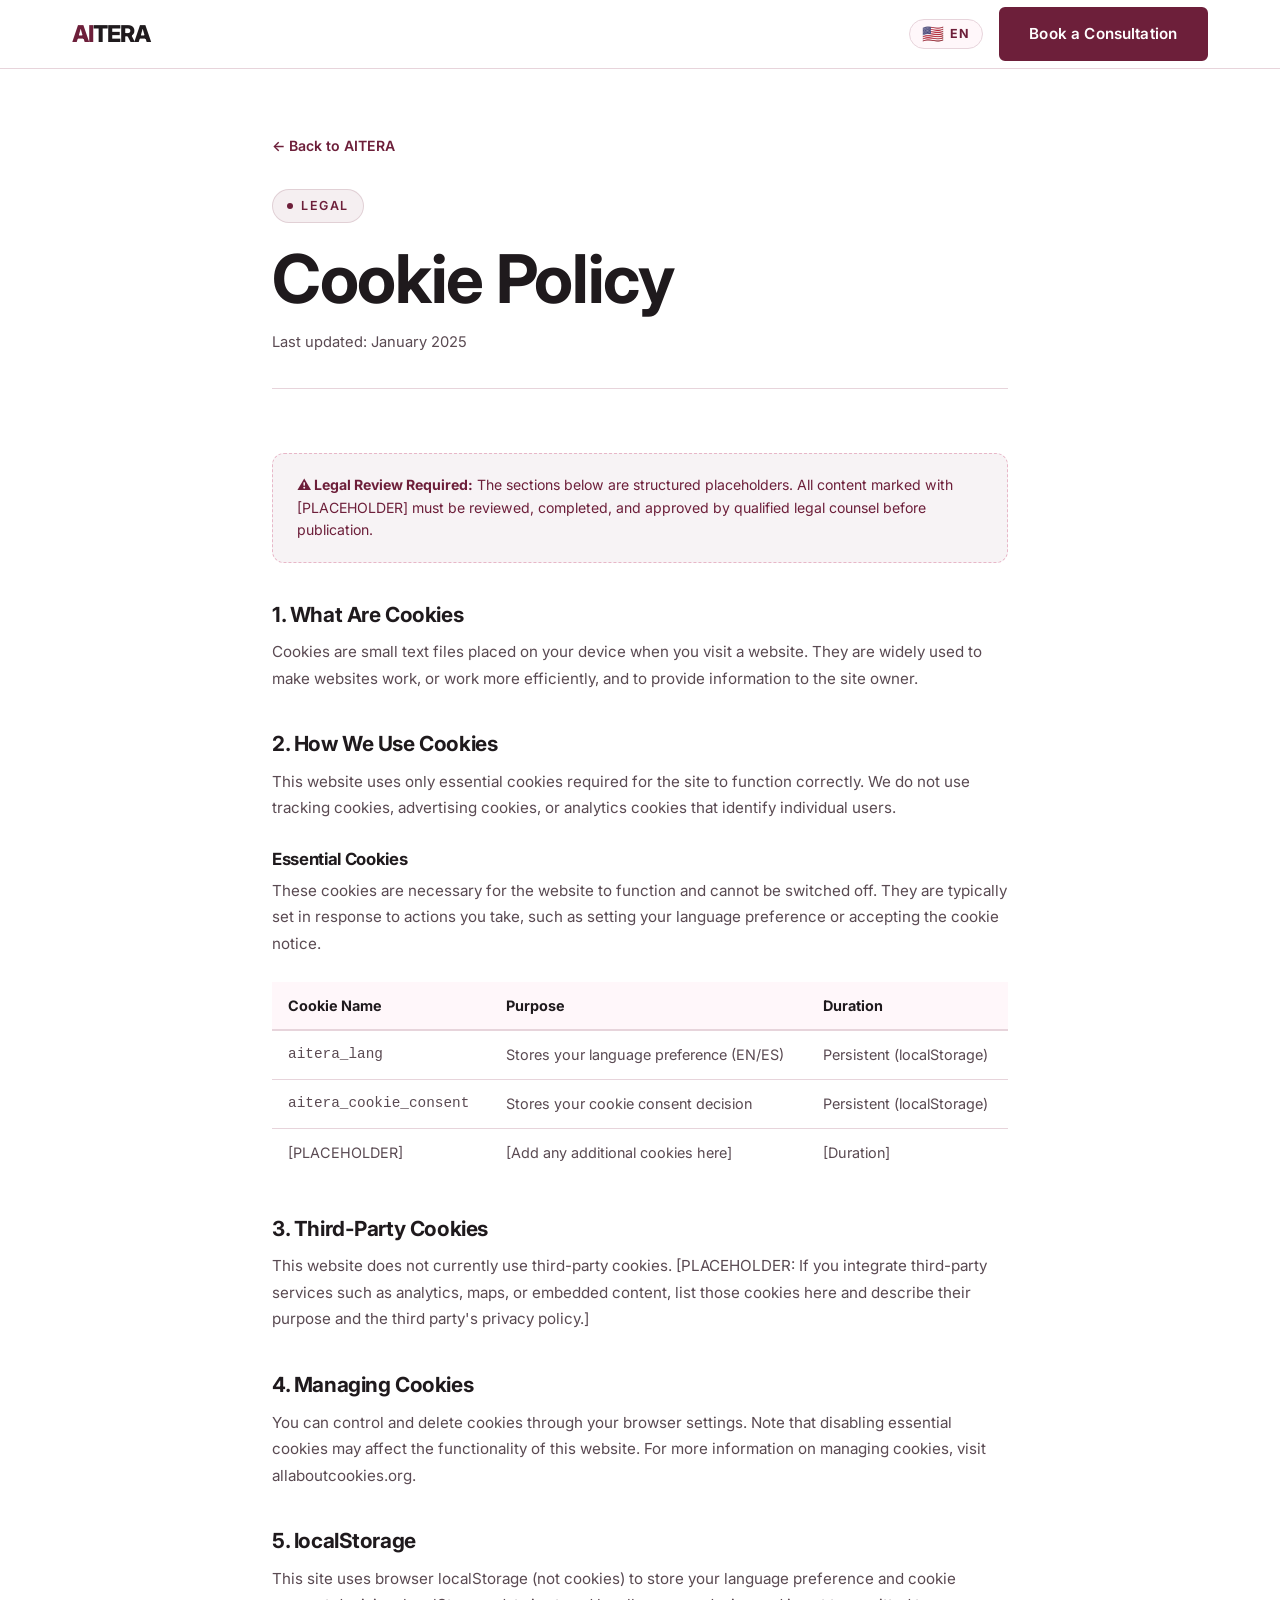
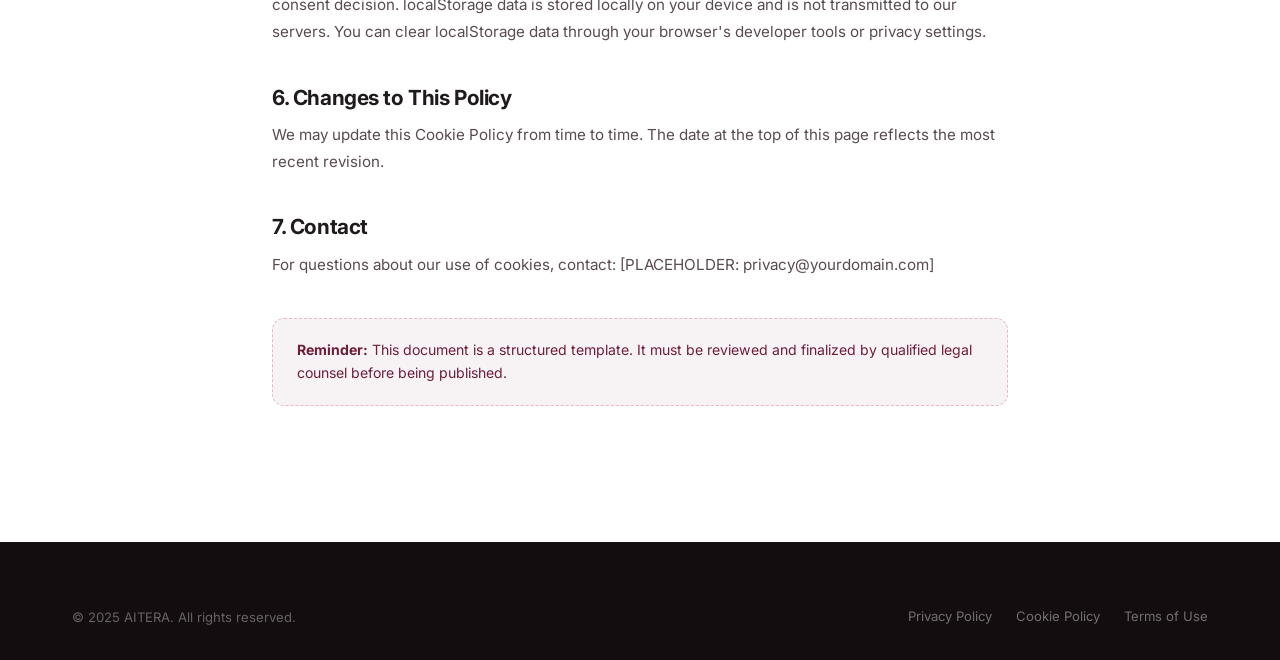
==== cookie-policy.html @ 2ffac3e7 "Move site files to repo root for GitHub Pages" ====
<!DOCTYPE html>
<html lang="en" dir="ltr">
<head>
  <meta charset="UTF-8" />
  <meta name="viewport" content="width=device-width, initial-scale=1.0" />
  <title>Cookie Policy — AITERA</title>
  <meta name="description" content="AITERA Cookie Policy — how we use cookies on this website." />
  <meta name="robots" content="noindex, follow" />
  <link rel="canonical" href="https://yourdomain.com/cookie-policy.html" />
  <link rel="preconnect" href="https://fonts.googleapis.com" />
  <link rel="preconnect" href="https://fonts.gstatic.com" crossorigin />
  <link href="https://fonts.googleapis.com/css2?family=Inter:wght@400;500;600;700;800&display=swap" rel="stylesheet" />
  <link rel="stylesheet" href="styles.css" />
</head>
<body>

<!-- Header -->
<header id="site-header" role="banner">
  <div class="container">
    <div class="header-inner">
      <a href="index.html" class="wordmark" aria-label="AITERA — Home">AI<span>TERA</span></a>
      <div class="header-right">
        <button class="lang-switcher" id="lang-toggle" aria-label="Switch language">
          <span class="lang-flag" id="lang-flag" aria-hidden="true">🇺🇸</span>
          <span class="lang-code" id="lang-code">EN</span>
        </button>
        <a href="index.html#contact" class="btn btn-primary" data-i18n="nav.cta">Book a Consultation</a>
      </div>
      <button class="menu-toggle" id="menu-toggle" aria-label="Open menu" aria-expanded="false" aria-controls="mobile-nav">
        <span></span><span></span><span></span>
      </button>
    </div>
  </div>
  <nav class="mobile-nav" id="mobile-nav" aria-label="Mobile navigation">
    <a href="index.html#services"    data-i18n="nav.services">Services</a>
    <a href="index.html#how-it-works" data-i18n="nav.how">How It Works</a>
    <a href="index.html#contact"     data-i18n="nav.contact">Contact</a>
    <a href="index.html#contact" class="btn btn-primary" data-i18n="nav.cta">Book a Consultation</a>
  </nav>
</header>

<main id="main-content" class="legal-page">
  <div class="legal-container">

    <a href="index.html" class="back-link">← Back to AITERA</a>

    <div class="legal-header">
      <div class="section-label" data-i18n="privacy.label">Legal</div>
      <h1 data-i18n="cookie.page.title">Cookie Policy</h1>
      <p data-i18n="privacy.updated">Last updated: January 2025</p>
    </div>

    <div class="legal-body">

      <div class="legal-placeholder">
        <strong>⚠ Legal Review Required:</strong> The sections below are structured placeholders. All content marked with [PLACEHOLDER] must be reviewed, completed, and approved by qualified legal counsel before publication.
      </div>

      <h2>1. What Are Cookies</h2>
      <p>Cookies are small text files placed on your device when you visit a website. They are widely used to make websites work, or work more efficiently, and to provide information to the site owner.</p>

      <h2>2. How We Use Cookies</h2>
      <p>This website uses only essential cookies required for the site to function correctly. We do not use tracking cookies, advertising cookies, or analytics cookies that identify individual users.</p>

      <h3>Essential Cookies</h3>
      <p>These cookies are necessary for the website to function and cannot be switched off. They are typically set in response to actions you take, such as setting your language preference or accepting the cookie notice.</p>

      <table style="width:100%;border-collapse:collapse;margin:1.5rem 0;font-size:0.9rem;">
        <thead>
          <tr style="background:var(--blush-bg);border-bottom:2px solid var(--border);">
            <th style="padding:0.75rem 1rem;text-align:left;color:var(--graphite);">Cookie Name</th>
            <th style="padding:0.75rem 1rem;text-align:left;color:var(--graphite);">Purpose</th>
            <th style="padding:0.75rem 1rem;text-align:left;color:var(--graphite);">Duration</th>
          </tr>
        </thead>
        <tbody>
          <tr style="border-bottom:1px solid var(--border);">
            <td style="padding:0.75rem 1rem;color:var(--muted);font-family:monospace;">aitera_lang</td>
            <td style="padding:0.75rem 1rem;color:var(--muted);">Stores your language preference (EN/ES)</td>
            <td style="padding:0.75rem 1rem;color:var(--muted);">Persistent (localStorage)</td>
          </tr>
          <tr style="border-bottom:1px solid var(--border);">
            <td style="padding:0.75rem 1rem;color:var(--muted);font-family:monospace;">aitera_cookie_consent</td>
            <td style="padding:0.75rem 1rem;color:var(--muted);">Stores your cookie consent decision</td>
            <td style="padding:0.75rem 1rem;color:var(--muted);">Persistent (localStorage)</td>
          </tr>
          <tr>
            <td style="padding:0.75rem 1rem;color:var(--muted);">[PLACEHOLDER]</td>
            <td style="padding:0.75rem 1rem;color:var(--muted);">[Add any additional cookies here]</td>
            <td style="padding:0.75rem 1rem;color:var(--muted);">[Duration]</td>
          </tr>
        </tbody>
      </table>

      <h2>3. Third-Party Cookies</h2>
      <p>This website does not currently use third-party cookies. [PLACEHOLDER: If you integrate third-party services such as analytics, maps, or embedded content, list those cookies here and describe their purpose and the third party's privacy policy.]</p>

      <h2>4. Managing Cookies</h2>
      <p>You can control and delete cookies through your browser settings. Note that disabling essential cookies may affect the functionality of this website. For more information on managing cookies, visit <a href="https://www.allaboutcookies.org" target="_blank" rel="noopener noreferrer">allaboutcookies.org</a>.</p>

      <h2>5. localStorage</h2>
      <p>This site uses browser localStorage (not cookies) to store your language preference and cookie consent decision. localStorage data is stored locally on your device and is not transmitted to our servers. You can clear localStorage data through your browser's developer tools or privacy settings.</p>

      <h2>6. Changes to This Policy</h2>
      <p>We may update this Cookie Policy from time to time. The date at the top of this page reflects the most recent revision.</p>

      <h2>7. Contact</h2>
      <p>For questions about our use of cookies, contact: [PLACEHOLDER: privacy@yourdomain.com]</p>

      <div class="legal-placeholder" style="margin-top:2.5rem">
        <strong>Reminder:</strong> This document is a structured template. It must be reviewed and finalized by qualified legal counsel before being published.
      </div>

    </div>
  </div>
</main>

<footer id="site-footer" role="contentinfo" style="padding:var(--space-md) 0;">
  <div class="container">
    <div class="footer-bottom">
      <p data-i18n="footer.copyright">© 2025 AITERA. All rights reserved.</p>
      <div class="footer-legal">
        <a href="privacy-policy.html" data-i18n="footer.privacy">Privacy Policy</a>
        <a href="cookie-policy.html"  data-i18n="footer.cookies">Cookie Policy</a>
        <a href="terms.html"          data-i18n="footer.terms">Terms of Use</a>
      </div>
    </div>
  </div>
</footer>

<script src="script.js"></script>
</body>
</html>
---- styles.css ----
/* ============================================================
   AITERA — Main Stylesheet
   Premium AI Transformation Corporate Website
   ============================================================ */

/* ── CSS Variables ─────────────────────────────────────────── */
:root {
  --bordeaux:       #6D1F3A;
  --wine:           #8A2D52;
  --pink-accent:    #E8B7C8;
  --blush-bg:       #FFF7FA;
  --white:          #FFFFFF;
  --graphite:       #1F1A1D;
  --muted:          #5A4A52;
  --border:         #E7D4DB;
  --shadow-sm:      0 2px 8px rgba(109,31,58,0.07);
  --shadow-md:      0 8px 32px rgba(109,31,58,0.11);
  --shadow-lg:      0 20px 60px rgba(109,31,58,0.13);
  --radius-sm:      6px;
  --radius-md:      12px;
  --radius-lg:      20px;
  --radius-xl:      32px;
  --space-xs:       0.5rem;
  --space-sm:       1rem;
  --space-md:       2rem;
  --space-lg:       4rem;
  --space-xl:       7rem;
  --font-sans:      'Inter', system-ui, -apple-system, BlinkMacSystemFont, 'Segoe UI', sans-serif;
  --font-display:   'Inter', system-ui, sans-serif;
  --transition:     0.25s cubic-bezier(0.4,0,0.2,1);
  --max-width:      1200px;
}

/* ── Reset & Base ──────────────────────────────────────────── */
*, *::before, *::after { box-sizing: border-box; margin: 0; padding: 0; }

html {
  scroll-behavior: smooth;
  font-size: 16px;
  -webkit-text-size-adjust: 100%;
}

body {
  font-family: var(--font-sans);
  background: var(--white);
  color: var(--graphite);
  line-height: 1.65;
  overflow-x: hidden;
}

img, svg { display: block; max-width: 100%; }
a { color: inherit; text-decoration: none; }
ul { list-style: none; }
button { cursor: pointer; font-family: inherit; }
input, textarea, select { font-family: inherit; }

/* ── Typography ────────────────────────────────────────────── */
h1, h2, h3, h4, h5 {
  font-family: var(--font-display);
  font-weight: 700;
  line-height: 1.18;
  letter-spacing: -0.02em;
  color: var(--graphite);
}

h1 { font-size: clamp(2.4rem, 5.5vw, 4.2rem); }
h2 { font-size: clamp(1.8rem, 3.5vw, 2.8rem); }
h3 { font-size: clamp(1.2rem, 2vw, 1.5rem); }
h4 { font-size: 1.1rem; font-weight: 600; }

p { color: var(--muted); font-size: 1.05rem; line-height: 1.75; }

.text-sm  { font-size: 0.875rem; }
.text-xs  { font-size: 0.78rem; }
.text-muted { color: var(--muted); }
.text-center { text-align: center; }

/* ── Layout Utilities ──────────────────────────────────────── */
.container {
  width: 100%;
  max-width: var(--max-width);
  margin: 0 auto;
  padding: 0 var(--space-md);
}

.section {
  padding: var(--space-xl) 0;
}

.section-alt {
  background: var(--blush-bg);
}

.section-dark {
  background: var(--graphite);
  color: var(--white);
}

.section-dark h2,
.section-dark h3,
.section-dark h4 { color: var(--white); }
.section-dark p   { color: rgba(255,255,255,0.72); }

.grid-2 { display: grid; grid-template-columns: repeat(2, 1fr); gap: var(--space-md); }
.grid-3 { display: grid; grid-template-columns: repeat(3, 1fr); gap: var(--space-md); }
.grid-4 { display: grid; grid-template-columns: repeat(4, 1fr); gap: var(--space-md); }

.flex { display: flex; }
.flex-center { display: flex; align-items: center; justify-content: center; }
.flex-between { display: flex; align-items: center; justify-content: space-between; }
.gap-sm { gap: var(--space-sm); }
.gap-md { gap: var(--space-md); }

/* ── Section Label ─────────────────────────────────────────── */
.section-label {
  display: inline-flex;
  align-items: center;
  gap: 0.5rem;
  font-size: 0.78rem;
  font-weight: 600;
  letter-spacing: 0.12em;
  text-transform: uppercase;
  color: var(--bordeaux);
  background: rgba(109,31,58,0.07);
  border: 1px solid rgba(109,31,58,0.15);
  padding: 0.35rem 0.9rem;
  border-radius: 100px;
  margin-bottom: 1.2rem;
}

.section-label::before {
  content: '';
  width: 6px; height: 6px;
  border-radius: 50%;
  background: var(--bordeaux);
  flex-shrink: 0;
}

.section-header {
  max-width: 640px;
  margin-bottom: var(--space-lg);
}

.section-header.centered {
  margin-left: auto;
  margin-right: auto;
  text-align: center;
}

.section-header p {
  margin-top: 1rem;
  font-size: 1.1rem;
}

/* ── Buttons ───────────────────────────────────────────────── */
.btn {
  display: inline-flex;
  align-items: center;
  gap: 0.5rem;
  padding: 0.8rem 1.8rem;
  border-radius: var(--radius-sm);
  font-size: 0.95rem;
  font-weight: 600;
  letter-spacing: 0.01em;
  border: 2px solid transparent;
  transition: all var(--transition);
  white-space: nowrap;
  text-decoration: none;
}

.btn:focus-visible {
  outline: 3px solid var(--pink-accent);
  outline-offset: 3px;
}

.btn-primary {
  background: var(--bordeaux);
  color: var(--white);
  border-color: var(--bordeaux);
}

.btn-primary:hover {
  background: var(--wine);
  border-color: var(--wine);
  transform: translateY(-1px);
  box-shadow: 0 6px 20px rgba(109,31,58,0.28);
}

.btn-outline {
  background: transparent;
  color: var(--bordeaux);
  border-color: var(--bordeaux);
}

.btn-outline:hover {
  background: var(--bordeaux);
  color: var(--white);
  transform: translateY(-1px);
}

.btn-ghost {
  background: transparent;
  color: var(--white);
  border-color: rgba(255,255,255,0.4);
}

.btn-ghost:hover {
  background: rgba(255,255,255,0.1);
  border-color: rgba(255,255,255,0.7);
}

.btn-lg {
  padding: 1rem 2.2rem;
  font-size: 1rem;
  border-radius: var(--radius-md);
}

.btn-arrow::after {
  content: '→';
  transition: transform var(--transition);
}

.btn-arrow:hover::after { transform: translateX(4px); }

/* ── Header / Nav ──────────────────────────────────────────── */
#site-header {
  position: fixed;
  top: 0; left: 0; right: 0;
  z-index: 1000;
  background: rgba(255,255,255,0.92);
  backdrop-filter: blur(16px);
  -webkit-backdrop-filter: blur(16px);
  border-bottom: 1px solid var(--border);
  transition: box-shadow var(--transition);
}

#site-header.scrolled {
  box-shadow: var(--shadow-md);
}

.header-inner {
  display: flex;
  align-items: center;
  justify-content: space-between;
  height: 68px;
  gap: var(--space-md);
}

/* Wordmark */
.wordmark {
  font-size: 1.45rem;
  font-weight: 800;
  letter-spacing: -0.04em;
  color: var(--bordeaux);
  flex-shrink: 0;
}

.wordmark span {
  color: var(--graphite);
}

/* Nav links */
.nav-links {
  display: flex;
  align-items: center;
  gap: 0.25rem;
}

.nav-links a {
  font-size: 0.9rem;
  font-weight: 500;
  color: var(--muted);
  padding: 0.45rem 0.85rem;
  border-radius: var(--radius-sm);
  transition: color var(--transition), background var(--transition);
}

.nav-links a:hover {
  color: var(--bordeaux);
  background: rgba(109,31,58,0.06);
}

/* Header right */
.header-right {
  display: flex;
  align-items: center;
  gap: var(--space-sm);
  flex-shrink: 0;
}

/* Language switcher */
.lang-switcher {
  display: flex;
  align-items: center;
  gap: 0.4rem;
  background: var(--blush-bg);
  border: 1px solid var(--border);
  border-radius: 100px;
  padding: 0.3rem 0.75rem;
  cursor: pointer;
  transition: all var(--transition);
}

.lang-switcher:hover {
  border-color: var(--bordeaux);
  background: rgba(109,31,58,0.05);
}

.lang-flag {
  font-size: 1.1rem;
  line-height: 1;
}

.lang-code {
  font-size: 0.78rem;
  font-weight: 700;
  letter-spacing: 0.06em;
  color: var(--bordeaux);
  text-transform: uppercase;
}

/* Mobile menu toggle */
.menu-toggle {
  display: none;
  flex-direction: column;
  gap: 5px;
  background: none;
  border: none;
  padding: 0.4rem;
  border-radius: var(--radius-sm);
  transition: background var(--transition);
}

.menu-toggle:hover { background: var(--blush-bg); }

.menu-toggle span {
  display: block;
  width: 22px; height: 2px;
  background: var(--graphite);
  border-radius: 2px;
  transition: all var(--transition);
}

.menu-toggle.open span:nth-child(1) { transform: translateY(7px) rotate(45deg); }
.menu-toggle.open span:nth-child(2) { opacity: 0; transform: scaleX(0); }
.menu-toggle.open span:nth-child(3) { transform: translateY(-7px) rotate(-45deg); }

/* Mobile nav */
.mobile-nav {
  display: none;
  flex-direction: column;
  background: var(--white);
  border-top: 1px solid var(--border);
  padding: var(--space-sm) var(--space-md);
  gap: 0.25rem;
}

.mobile-nav.open { display: flex; }

.mobile-nav a {
  font-size: 1rem;
  font-weight: 500;
  color: var(--muted);
  padding: 0.75rem 0.5rem;
  border-bottom: 1px solid var(--border);
  transition: color var(--transition);
}

.mobile-nav a:last-child { border-bottom: none; }
.mobile-nav a:hover { color: var(--bordeaux); }

.mobile-nav .btn {
  margin-top: 0.75rem;
  justify-content: center;
}

/* ── Hero Section ──────────────────────────────────────────── */
#hero {
  padding-top: calc(68px + var(--space-xl));
  padding-bottom: var(--space-xl);
  background: var(--white);
  position: relative;
  overflow: hidden;
}

.hero-bg {
  position: absolute;
  inset: 0;
  pointer-events: none;
  z-index: 0;
}

/* Subtle radial gradient backdrop */
.hero-bg::before {
  content: '';
  position: absolute;
  top: -10%;
  right: -5%;
  width: 65%;
  height: 110%;
  background: radial-gradient(ellipse at 70% 30%, rgba(232,183,200,0.22) 0%, rgba(255,247,250,0.6) 55%, transparent 80%);
}

.hero-bg::after {
  content: '';
  position: absolute;
  bottom: 0; left: 0;
  width: 40%;
  height: 50%;
  background: radial-gradient(ellipse at 20% 80%, rgba(109,31,58,0.05) 0%, transparent 70%);
}

.hero-inner {
  position: relative;
  z-index: 1;
  display: grid;
  grid-template-columns: 1fr 1fr;
  gap: var(--space-lg);
  align-items: center;
}

.hero-content { max-width: 580px; }

.hero-eyebrow {
  display: inline-flex;
  align-items: center;
  gap: 0.5rem;
  font-size: 0.78rem;
  font-weight: 600;
  letter-spacing: 0.12em;
  text-transform: uppercase;
  color: var(--bordeaux);
  margin-bottom: 1.5rem;
}

.hero-eyebrow-dot {
  width: 8px; height: 8px;
  border-radius: 50%;
  background: var(--bordeaux);
  animation: pulse-dot 2.4s ease-in-out infinite;
}

@keyframes pulse-dot {
  0%, 100% { opacity: 1; transform: scale(1); }
  50% { opacity: 0.5; transform: scale(0.7); }
}

.hero-title {
  margin-bottom: 1.5rem;
}

.hero-title .accent {
  color: var(--bordeaux);
  position: relative;
}

.hero-subtitle {
  font-size: 1.15rem;
  color: var(--muted);
  line-height: 1.7;
  margin-bottom: 2.5rem;
  max-width: 480px;
}

.hero-actions {
  display: flex;
  align-items: center;
  gap: var(--space-sm);
  flex-wrap: wrap;
}

.hero-trust {
  margin-top: 3rem;
  display: flex;
  align-items: center;
  gap: 1.5rem;
  flex-wrap: wrap;
}

.hero-trust-item {
  display: flex;
  align-items: center;
  gap: 0.5rem;
  font-size: 0.82rem;
  font-weight: 500;
  color: var(--muted);
}

.hero-trust-icon {
  width: 18px; height: 18px;
  color: var(--bordeaux);
}

/* Hero visual — abstract SVG network */
.hero-visual {
  display: flex;
  align-items: center;
  justify-content: center;
  position: relative;
}

.hero-visual svg {
  width: 100%;
  max-width: 520px;
  height: auto;
  filter: drop-shadow(0 20px 60px rgba(109,31,58,0.12));
}

/* ── Value Proposition ─────────────────────────────────────── */
#value-prop {
  background: var(--graphite);
}

.value-grid {
  display: grid;
  grid-template-columns: repeat(3, 1fr);
  gap: 1px;
  background: rgba(255,255,255,0.08);
  border-radius: var(--radius-lg);
  overflow: hidden;
  margin-top: var(--space-lg);
}

.value-item {
  background: var(--graphite);
  padding: 2.5rem 2rem;
  transition: background var(--transition);
}

.value-item:hover {
  background: rgba(109,31,58,0.25);
}

.value-icon {
  width: 44px; height: 44px;
  background: rgba(109,31,58,0.3);
  border-radius: var(--radius-sm);
  display: flex;
  align-items: center;
  justify-content: center;
  margin-bottom: 1.25rem;
  color: var(--pink-accent);
}

.value-item h4 {
  color: var(--white);
  margin-bottom: 0.6rem;
  font-size: 1.05rem;
}

.value-item p {
  font-size: 0.92rem;
  color: rgba(255,255,255,0.6);
  line-height: 1.65;
}

/* ── Services ──────────────────────────────────────────────── */
#services {
  background: var(--blush-bg);
}

.services-grid {
  display: grid;
  grid-template-columns: repeat(3, 1fr);
  gap: 1.5rem;
  margin-top: var(--space-lg);
}

.service-card {
  background: var(--white);
  border: 1px solid var(--border);
  border-radius: var(--radius-lg);
  padding: 2.2rem 2rem;
  transition: all var(--transition);
  position: relative;
  overflow: hidden;
}

.service-card::before {
  content: '';
  position: absolute;
  top: 0; left: 0; right: 0;
  height: 3px;
  background: linear-gradient(90deg, var(--bordeaux), var(--pink-accent));
  transform: scaleX(0);
  transform-origin: left;
  transition: transform var(--transition);
}

.service-card:hover {
  border-color: var(--pink-accent);
  box-shadow: var(--shadow-lg);
  transform: translateY(-4px);
}

.service-card:hover::before { transform: scaleX(1); }

.service-icon {
  width: 48px; height: 48px;
  background: rgba(109,31,58,0.08);
  border-radius: var(--radius-md);
  display: flex;
  align-items: center;
  justify-content: center;
  margin-bottom: 1.4rem;
  color: var(--bordeaux);
  transition: background var(--transition);
}

.service-card:hover .service-icon {
  background: rgba(109,31,58,0.14);
}

.service-card h3 {
  font-size: 1.1rem;
  margin-bottom: 0.75rem;
  color: var(--graphite);
}

.service-card p {
  font-size: 0.92rem;
  line-height: 1.7;
  margin-bottom: 1.25rem;
}

.service-benefit {
  display: inline-flex;
  align-items: center;
  gap: 0.4rem;
  font-size: 0.8rem;
  font-weight: 600;
  color: var(--bordeaux);
  background: rgba(109,31,58,0.07);
  padding: 0.3rem 0.75rem;
  border-radius: 100px;
}

/* Last service card spans 2 cols on 3-col grid */
.services-grid .service-card:last-child {
  grid-column: span 1;
}

/* ── How It Works ──────────────────────────────────────────── */
#how-it-works {
  background: var(--white);
}

.steps-grid {
  display: grid;
  grid-template-columns: repeat(4, 1fr);
  gap: 1.5rem;
  margin-top: var(--space-lg);
  position: relative;
}

/* Connector line between steps */
.steps-grid::before {
  content: '';
  position: absolute;
  top: 2.5rem;
  left: calc(12.5% + 1.5rem);
  right: calc(12.5% + 1.5rem);
  height: 1px;
  background: linear-gradient(90deg, var(--bordeaux), var(--pink-accent), var(--bordeaux));
  opacity: 0.25;
  z-index: 0;
}

.step-card {
  position: relative;
  z-index: 1;
  text-align: center;
  padding: 2rem 1.5rem;
}

.step-number {
  width: 52px; height: 52px;
  border-radius: 50%;
  background: var(--bordeaux);
  color: var(--white);
  font-size: 1.1rem;
  font-weight: 700;
  display: flex;
  align-items: center;
  justify-content: center;
  margin: 0 auto 1.5rem;
  box-shadow: 0 4px 16px rgba(109,31,58,0.3);
  position: relative;
}

.step-number::after {
  content: '';
  position: absolute;
  inset: -4px;
  border-radius: 50%;
  border: 1px solid rgba(109,31,58,0.2);
}

.step-card h3 {
  font-size: 1.05rem;
  margin-bottom: 0.6rem;
}

.step-card p {
  font-size: 0.9rem;
  line-height: 1.65;
}

/* ── Industries ────────────────────────────────────────────── */
#industries {
  background: var(--blush-bg);
}

.industries-grid {
  display: grid;
  grid-template-columns: repeat(4, 1fr);
  gap: 1rem;
  margin-top: var(--space-lg);
}

.industry-card {
  background: var(--white);
  border: 1px solid var(--border);
  border-radius: var(--radius-md);
  padding: 1.75rem 1.5rem;
  display: flex;
  align-items: flex-start;
  gap: 1rem;
  transition: all var(--transition);
}

.industry-card:hover {
  border-color: var(--pink-accent);
  box-shadow: var(--shadow-sm);
  transform: translateY(-2px);
}

.industry-icon {
  width: 40px; height: 40px;
  background: rgba(109,31,58,0.07);
  border-radius: var(--radius-sm);
  display: flex;
  align-items: center;
  justify-content: center;
  color: var(--bordeaux);
  flex-shrink: 0;
}

.industry-card h4 {
  font-size: 0.95rem;
  margin-bottom: 0.3rem;
}

.industry-card p {
  font-size: 0.83rem;
  line-height: 1.55;
}

/* ── Why AITERA ────────────────────────────────────────────── */
#why-aitera {
  background: var(--white);
}

.why-inner {
  display: grid;
  grid-template-columns: 1fr 1fr;
  gap: var(--space-lg);
  align-items: center;
}

.why-visual {
  position: relative;
}

.why-visual svg {
  width: 100%;
  max-width: 480px;
}

.differentiators {
  display: flex;
  flex-direction: column;
  gap: 1.25rem;
  margin-top: var(--space-md);
}

.diff-item {
  display: flex;
  align-items: flex-start;
  gap: 1rem;
  padding: 1.25rem 1.5rem;
  background: var(--blush-bg);
  border: 1px solid var(--border);
  border-radius: var(--radius-md);
  transition: all var(--transition);
}

.diff-item:hover {
  border-color: var(--pink-accent);
  box-shadow: var(--shadow-sm);
}

.diff-check {
  width: 28px; height: 28px;
  background: var(--bordeaux);
  border-radius: 50%;
  display: flex;
  align-items: center;
  justify-content: center;
  flex-shrink: 0;
  margin-top: 0.1rem;
}

.diff-check svg {
  width: 14px; height: 14px;
  color: var(--white);
}

.diff-item h4 { font-size: 0.95rem; margin-bottom: 0.25rem; }
.diff-item p  { font-size: 0.87rem; line-height: 1.6; }

/* ── Security & Privacy ────────────────────────────────────── */
#security {
  background: var(--graphite);
}

.security-grid {
  display: grid;
  grid-template-columns: repeat(3, 1fr);
  gap: 1.5rem;
  margin-top: var(--space-lg);
}

.security-card {
  background: rgba(255,255,255,0.04);
  border: 1px solid rgba(255,255,255,0.08);
  border-radius: var(--radius-md);
  padding: 2rem 1.75rem;
  transition: all var(--transition);
}

.security-card:hover {
  background: rgba(109,31,58,0.2);
  border-color: rgba(232,183,200,0.25);
}

.security-icon {
  width: 44px; height: 44px;
  background: rgba(109,31,58,0.35);
  border-radius: var(--radius-sm);
  display: flex;
  align-items: center;
  justify-content: center;
  margin-bottom: 1.25rem;
  color: var(--pink-accent);
}

.security-card h4 {
  color: var(--white);
  font-size: 1rem;
  margin-bottom: 0.5rem;
}

.security-card p {
  font-size: 0.88rem;
  color: rgba(255,255,255,0.58);
  line-height: 1.65;
}

.security-disclaimer {
  margin-top: var(--space-md);
  padding: 1.25rem 1.75rem;
  background: rgba(255,255,255,0.04);
  border: 1px solid rgba(255,255,255,0.1);
  border-radius: var(--radius-md);
  font-size: 0.85rem;
  color: rgba(255,255,255,0.5);
  text-align: center;
  line-height: 1.6;
}

/* ── About ─────────────────────────────────────────────────── */
#about {
  background: var(--blush-bg);
}

.about-inner {
  display: grid;
  grid-template-columns: 1fr 1fr;
  gap: var(--space-lg);
  align-items: center;
}

.about-stats {
  display: grid;
  grid-template-columns: 1fr 1fr;
  gap: 1rem;
  margin-top: var(--space-md);
}

.stat-card {
  background: var(--white);
  border: 1px solid var(--border);
  border-radius: var(--radius-md);
  padding: 1.5rem;
  text-align: center;
}

.stat-number {
  font-size: 2rem;
  font-weight: 800;
  color: var(--bordeaux);
  letter-spacing: -0.03em;
  line-height: 1;
  margin-bottom: 0.4rem;
}

.stat-label {
  font-size: 0.82rem;
  color: var(--muted);
  font-weight: 500;
}

/* ── Contact ───────────────────────────────────────────────── */
#contact {
  background: var(--white);
}

.contact-inner {
  display: grid;
  grid-template-columns: 1fr 1.4fr;
  gap: var(--space-lg);
  align-items: start;
}

.contact-info h2 { margin-bottom: 1rem; }
.contact-info p  { margin-bottom: 2rem; }

.contact-detail {
  display: flex;
  align-items: center;
  gap: 0.75rem;
  font-size: 0.92rem;
  color: var(--muted);
  margin-bottom: 0.75rem;
}

.contact-detail svg {
  width: 18px; height: 18px;
  color: var(--bordeaux);
  flex-shrink: 0;
}

/* Form */
.contact-form {
  background: var(--blush-bg);
  border: 1px solid var(--border);
  border-radius: var(--radius-xl);
  padding: 2.5rem;
}

.form-row {
  display: grid;
  grid-template-columns: 1fr 1fr;
  gap: 1rem;
}

.form-group {
  display: flex;
  flex-direction: column;
  gap: 0.4rem;
  margin-bottom: 1.25rem;
}

.form-group label {
  font-size: 0.85rem;
  font-weight: 600;
  color: var(--graphite);
}

.form-group input,
.form-group textarea,
.form-group select {
  padding: 0.75rem 1rem;
  border: 1.5px solid var(--border);
  border-radius: var(--radius-sm);
  background: var(--white);
  color: var(--graphite);
  font-size: 0.95rem;
  transition: border-color var(--transition), box-shadow var(--transition);
  width: 100%;
}

.form-group input:focus,
.form-group textarea:focus {
  outline: none;
  border-color: var(--bordeaux);
  box-shadow: 0 0 0 3px rgba(109,31,58,0.1);
}

.form-group textarea {
  resize: vertical;
  min-height: 120px;
}

.form-consent {
  display: flex;
  align-items: flex-start;
  gap: 0.75rem;
  margin-bottom: 1.5rem;
}

.form-consent input[type="checkbox"] {
  width: 18px; height: 18px;
  margin-top: 0.15rem;
  accent-color: var(--bordeaux);
  flex-shrink: 0;
  cursor: pointer;
}

.form-consent label {
  font-size: 0.83rem;
  color: var(--muted);
  line-height: 1.55;
  cursor: pointer;
}

.form-consent a {
  color: var(--bordeaux);
  text-decoration: underline;
  text-underline-offset: 2px;
}

.form-privacy-note {
  font-size: 0.78rem;
  color: var(--muted);
  margin-top: 1rem;
  padding-top: 1rem;
  border-top: 1px solid var(--border);
  line-height: 1.55;
}

/* CAPTCHA placeholder */
.captcha-placeholder {
  background: var(--white);
  border: 1.5px dashed var(--border);
  border-radius: var(--radius-sm);
  padding: 1rem;
  text-align: center;
  font-size: 0.82rem;
  color: var(--muted);
  margin-bottom: 1.25rem;
}

/* ── CTA Banner ────────────────────────────────────────────── */
#cta-banner {
  background: linear-gradient(135deg, var(--bordeaux) 0%, #4A1228 100%);
  padding: var(--space-lg) 0;
  position: relative;
  overflow: hidden;
}

#cta-banner::before {
  content: '';
  position: absolute;
  top: -50%; right: -10%;
  width: 60%;
  height: 200%;
  background: radial-gradient(ellipse, rgba(232,183,200,0.12) 0%, transparent 65%);
  pointer-events: none;
}

.cta-banner-inner {
  position: relative;
  z-index: 1;
  text-align: center;
  max-width: 680px;
  margin: 0 auto;
}

.cta-banner-inner h2 {
  color: var(--white);
  margin-bottom: 1rem;
}

.cta-banner-inner p {
  color: rgba(255,255,255,0.75);
  font-size: 1.1rem;
  margin-bottom: 2rem;
}

.cta-actions {
  display: flex;
  align-items: center;
  justify-content: center;
  gap: var(--space-sm);
  flex-wrap: wrap;
}

/* ── Footer ────────────────────────────────────────────────── */
#site-footer {
  background: #140D10;
  color: rgba(255,255,255,0.65);
  padding: var(--space-lg) 0 var(--space-md);
}

.footer-top {
  display: grid;
  grid-template-columns: 1.5fr 1fr 1fr 1fr;
  gap: var(--space-md);
  padding-bottom: var(--space-md);
  border-bottom: 1px solid rgba(255,255,255,0.08);
}

.footer-brand .wordmark {
  color: var(--pink-accent);
  margin-bottom: 1rem;
  display: block;
}

.footer-brand .wordmark span { color: rgba(255,255,255,0.7); }

.footer-brand p {
  font-size: 0.88rem;
  color: rgba(255,255,255,0.5);
  line-height: 1.65;
  max-width: 260px;
}

.footer-col h5 {
  font-size: 0.8rem;
  font-weight: 700;
  letter-spacing: 0.1em;
  text-transform: uppercase;
  color: rgba(255,255,255,0.4);
  margin-bottom: 1rem;
}

.footer-col ul { display: flex; flex-direction: column; gap: 0.5rem; }

.footer-col a {
  font-size: 0.88rem;
  color: rgba(255,255,255,0.55);
  transition: color var(--transition);
}

.footer-col a:hover { color: var(--pink-accent); }

.footer-bottom {
  display: flex;
  align-items: center;
  justify-content: space-between;
  padding-top: var(--space-md);
  flex-wrap: wrap;
  gap: 1rem;
}

.footer-bottom p {
  font-size: 0.82rem;
  color: rgba(255,255,255,0.35);
}

.footer-legal {
  display: flex;
  gap: 1.5rem;
}

.footer-legal a {
  font-size: 0.82rem;
  color: rgba(255,255,255,0.4);
  transition: color var(--transition);
}

.footer-legal a:hover { color: var(--pink-accent); }

/* ── Cookie Banner ─────────────────────────────────────────── */
#cookie-banner {
  position: fixed;
  bottom: 1.5rem;
  left: 50%;
  transform: translateX(-50%);
  z-index: 2000;
  width: calc(100% - 3rem);
  max-width: 780px;
  background: var(--graphite);
  border: 1px solid rgba(255,255,255,0.1);
  border-radius: var(--radius-lg);
  padding: 1.5rem 2rem;
  display: flex;
  align-items: center;
  justify-content: space-between;
  gap: 1.5rem;
  box-shadow: var(--shadow-lg);
  transition: opacity 0.4s ease, transform 0.4s ease;
}

#cookie-banner.hidden {
  opacity: 0;
  transform: translateX(-50%) translateY(20px);
  pointer-events: none;
}

.cookie-text {
  font-size: 0.88rem;
  color: rgba(255,255,255,0.7);
  line-height: 1.55;
  flex: 1;
}

.cookie-text a {
  color: var(--pink-accent);
  text-decoration: underline;
  text-underline-offset: 2px;
}

.cookie-actions {
  display: flex;
  gap: 0.75rem;
  flex-shrink: 0;
  flex-wrap: wrap;
}

.btn-cookie-accept {
  background: var(--bordeaux);
  color: var(--white);
  border: none;
  padding: 0.6rem 1.4rem;
  border-radius: var(--radius-sm);
  font-size: 0.88rem;
  font-weight: 600;
  cursor: pointer;
  transition: background var(--transition);
}

.btn-cookie-accept:hover { background: var(--wine); }

.btn-cookie-decline {
  background: transparent;
  color: rgba(255,255,255,0.55);
  border: 1px solid rgba(255,255,255,0.2);
  padding: 0.6rem 1.2rem;
  border-radius: var(--radius-sm);
  font-size: 0.88rem;
  font-weight: 500;
  cursor: pointer;
  transition: all var(--transition);
}

.btn-cookie-decline:hover {
  color: var(--white);
  border-color: rgba(255,255,255,0.4);
}

/* ── Scroll Reveal ─────────────────────────────────────────── */
.reveal {
  opacity: 0;
  transform: translateY(24px);
  transition: opacity 0.6s ease, transform 0.6s ease;
}

.reveal.visible {
  opacity: 1;
  transform: translateY(0);
}

/* Respect reduced motion */
@media (prefers-reduced-motion: reduce) {
  .reveal {
    opacity: 1;
    transform: none;
    transition: none;
  }
  .hero-eyebrow-dot { animation: none; }
  .btn:hover { transform: none; }
  .service-card:hover { transform: none; }
  .industry-card:hover { transform: none; }
  .diff-item:hover { transform: none; }
}

/* ── Legal Pages ───────────────────────────────────────────── */
.legal-page {
  padding-top: calc(68px + var(--space-lg));
  padding-bottom: var(--space-xl);
  min-height: 100vh;
}

.legal-container {
  max-width: 800px;
  margin: 0 auto;
  padding: 0 var(--space-md);
}

.legal-header {
  margin-bottom: var(--space-lg);
  padding-bottom: var(--space-md);
  border-bottom: 1px solid var(--border);
}

.legal-header .section-label { margin-bottom: 1rem; }
.legal-header h1 { margin-bottom: 0.75rem; }
.legal-header p  { font-size: 0.92rem; }

.legal-body h2 {
  font-size: 1.3rem;
  margin-top: 2.5rem;
  margin-bottom: 0.75rem;
  color: var(--graphite);
}

.legal-body h3 {
  font-size: 1.05rem;
  margin-top: 1.75rem;
  margin-bottom: 0.5rem;
}

.legal-body p {
  margin-bottom: 1rem;
  font-size: 0.95rem;
}

.legal-body ul {
  list-style: disc;
  padding-left: 1.5rem;
  margin-bottom: 1rem;
}

.legal-body ul li {
  font-size: 0.95rem;
  color: var(--muted);
  margin-bottom: 0.4rem;
  line-height: 1.65;
}

.legal-placeholder {
  background: rgba(109,31,58,0.05);
  border: 1.5px dashed var(--pink-accent);
  border-radius: var(--radius-md);
  padding: 1.25rem 1.5rem;
  margin: 1.5rem 0;
  font-size: 0.88rem;
  color: var(--bordeaux);
  line-height: 1.6;
}

.legal-placeholder strong { font-weight: 700; }

.back-link {
  display: inline-flex;
  align-items: center;
  gap: 0.5rem;
  font-size: 0.88rem;
  font-weight: 600;
  color: var(--bordeaux);
  margin-bottom: 2rem;
  transition: gap var(--transition);
}

.back-link:hover { gap: 0.75rem; }

/* ── Responsive ────────────────────────────────────────────── */
@media (max-width: 1100px) {
  .footer-top {
    grid-template-columns: 1fr 1fr;
    gap: var(--space-md);
  }
  .industries-grid { grid-template-columns: repeat(3, 1fr); }
}

@media (max-width: 900px) {
  :root { --space-xl: 5rem; }

  .nav-links { display: none; }
  .header-right .btn { display: none; }
  .menu-toggle { display: flex; }

  .hero-inner {
    grid-template-columns: 1fr;
    text-align: center;
  }
  .hero-content { max-width: 100%; }
  .hero-subtitle { max-width: 100%; }
  .hero-actions { justify-content: center; }
  .hero-trust { justify-content: center; }
  .hero-visual { display: none; }

  .value-grid { grid-template-columns: 1fr; }
  .services-grid { grid-template-columns: 1fr 1fr; }
  .steps-grid {
    grid-template-columns: 1fr 1fr;
  }
  .steps-grid::before { display: none; }
  .industries-grid { grid-template-columns: 1fr 1fr; }
  .why-inner { grid-template-columns: 1fr; }
  .why-visual { display: none; }
  .security-grid { grid-template-columns: 1fr 1fr; }
  .about-inner { grid-template-columns: 1fr; }
  .contact-inner { grid-template-columns: 1fr; }
  .form-row { grid-template-columns: 1fr; }
  .footer-top { grid-template-columns: 1fr 1fr; }
}

@media (max-width: 600px) {
  :root {
    --space-xl: 4rem;
    --space-lg: 3rem;
    --space-md: 1.5rem;
  }

  .services-grid { grid-template-columns: 1fr; }
  .steps-grid { grid-template-columns: 1fr; }
  .industries-grid { grid-template-columns: 1fr; }
  .security-grid { grid-template-columns: 1fr; }
  .about-stats { grid-template-columns: 1fr 1fr; }
  .footer-top { grid-template-columns: 1fr; }
  .footer-bottom { flex-direction: column; align-items: flex-start; }
  .footer-legal { flex-wrap: wrap; gap: 1rem; }

  #cookie-banner {
    flex-direction: column;
    align-items: flex-start;
    bottom: 0;
    left: 0;
    right: 0;
    transform: none;
    width: 100%;
    border-radius: var(--radius-lg) var(--radius-lg) 0 0;
  }

  #cookie-banner.hidden {
    transform: translateY(20px);
  }

  .cookie-actions { width: 100%; }
  .btn-cookie-accept,
  .btn-cookie-decline { flex: 1; text-align: center; }

  .contact-form { padding: 1.75rem 1.25rem; }
  .cta-actions { flex-direction: column; align-items: stretch; }
  .cta-actions .btn { justify-content: center; }
}

/* ── Focus Styles ──────────────────────────────────────────── */
:focus-visible {
  outline: 3px solid var(--bordeaux);
  outline-offset: 3px;
  border-radius: 3px;
}

/* ── Divider ───────────────────────────────────────────────── */
.divider {
  height: 1px;
  background: var(--border);
  margin: 0;
}

/* ── Skip Link ─────────────────────────────────────────────── */
.skip-link {
  position: absolute;
  top: -100%;
  left: 1rem;
  background: var(--bordeaux);
  color: var(--white);
  padding: 0.5rem 1rem;
  border-radius: 0 0 var(--radius-sm) var(--radius-sm);
  font-size: 0.88rem;
  font-weight: 600;
  z-index: 9999;
  transition: top 0.2s;
}

.skip-link:focus { top: 0; }
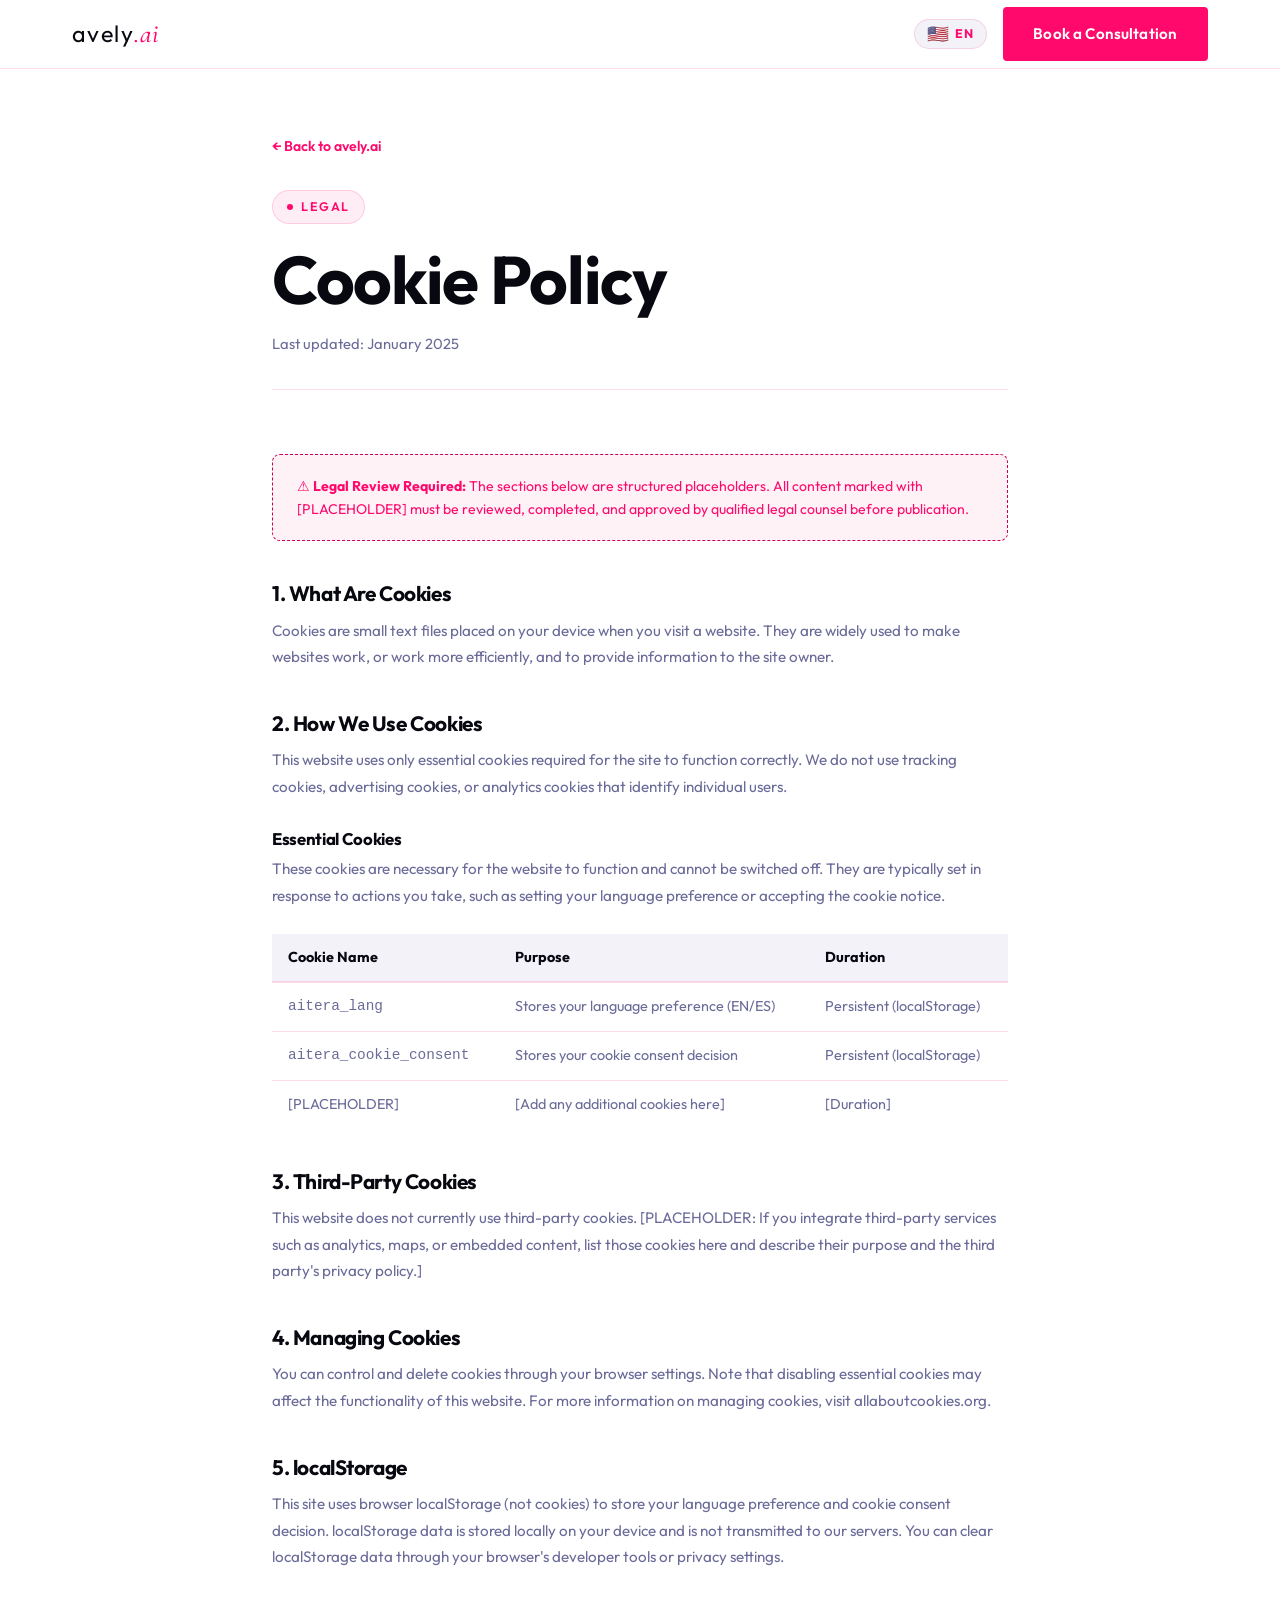
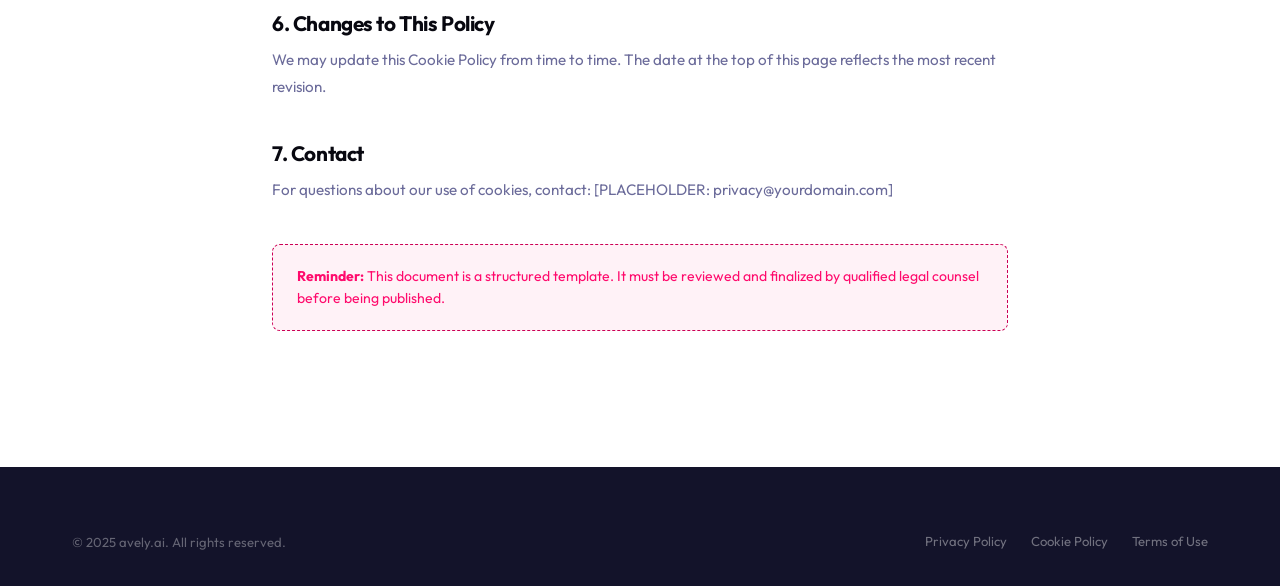
==== commit 9d29bdf5: "Rebrand to avely.ai — apply brand system (fuchsia palette, Outfit + Cormorant Garamond, brand grid)" ====
--- a/cookie-policy.html
+++ b/cookie-policy.html
@@ -3,13 +3,13 @@
 <head>
   <meta charset="UTF-8" />
   <meta name="viewport" content="width=device-width, initial-scale=1.0" />
-  <title>Cookie Policy — AITERA</title>
-  <meta name="description" content="AITERA Cookie Policy — how we use cookies on this website." />
+  <title>Cookie Policy — avely.ai</title>
+  <meta name="description" content="avely.ai Cookie Policy — how we use cookies on this website." />
   <meta name="robots" content="noindex, follow" />
   <link rel="canonical" href="https://yourdomain.com/cookie-policy.html" />
   <link rel="preconnect" href="https://fonts.googleapis.com" />
   <link rel="preconnect" href="https://fonts.gstatic.com" crossorigin />
-  <link href="https://fonts.googleapis.com/css2?family=Inter:wght@400;500;600;700;800&display=swap" rel="stylesheet" />
+  <link href="https://fonts.googleapis.com/css2?family=Outfit:wght@300;400;500&family=Cormorant+Garamond:ital,wght@1,400;1,500;1,600&display=swap" rel="stylesheet" />
   <link rel="stylesheet" href="styles.css" />
 </head>
 <body>
@@ -18,7 +18,7 @@
 <header id="site-header" role="banner">
   <div class="container">
     <div class="header-inner">
-      <a href="index.html" class="wordmark" aria-label="AITERA — Home">AI<span>TERA</span></a>
+      <a href="index.html" class="wordmark" aria-label="avely.ai — Home">avely<span class="wordmark-suffix">.ai</span></a>
       <div class="header-right">
         <button class="lang-switcher" id="lang-toggle" aria-label="Switch language">
           <span class="lang-flag" id="lang-flag" aria-hidden="true">🇺🇸</span>
@@ -42,7 +42,7 @@
 <main id="main-content" class="legal-page">
   <div class="legal-container">
 
-    <a href="index.html" class="back-link">← Back to AITERA</a>
+    <a href="index.html" class="back-link">← Back to avely.ai</a>
 
     <div class="legal-header">
       <div class="section-label" data-i18n="privacy.label">Legal</div>
@@ -118,7 +118,7 @@
 <footer id="site-footer" role="contentinfo" style="padding:var(--space-md) 0;">
   <div class="container">
     <div class="footer-bottom">
-      <p data-i18n="footer.copyright">© 2025 AITERA. All rights reserved.</p>
+      <p data-i18n="footer.copyright">© 2025 avely.ai. All rights reserved.</p>
       <div class="footer-legal">
         <a href="privacy-policy.html" data-i18n="footer.privacy">Privacy Policy</a>
         <a href="cookie-policy.html"  data-i18n="footer.cookies">Cookie Policy</a>
--- a/styles.css
+++ b/styles.css
@@ -1,32 +1,37 @@
 /* ============================================================
-   AITERA — Main Stylesheet
-   Premium AI Transformation Corporate Website
+   avely.ai — Main Stylesheet
+   AI-Powered Digital Transformation
+   Brand: Outfit + Cormorant Garamond · Fuchsia #FF0A6C
    ============================================================ */
 
 /* ── CSS Variables ─────────────────────────────────────────── */
 :root {
-  --bordeaux:       #6D1F3A;
-  --wine:           #8A2D52;
-  --pink-accent:    #E8B7C8;
-  --blush-bg:       #FFF7FA;
+  /* avely.ai brand palette */
+  --bordeaux:       #FF0A6C;   /* brand fuchsia — primary */
+  --wine:           #FF3D8A;   /* fuchsia hover */
+  --pink-accent:    #CC0055;   /* fuchsia deep */
+  --blush-bg:       #F2F2F8;   /* brand light bg */
   --white:          #FFFFFF;
-  --graphite:       #1F1A1D;
-  --muted:          #5A4A52;
-  --border:         #E7D4DB;
-  --shadow-sm:      0 2px 8px rgba(109,31,58,0.07);
-  --shadow-md:      0 8px 32px rgba(109,31,58,0.11);
-  --shadow-lg:      0 20px 60px rgba(109,31,58,0.13);
-  --radius-sm:      6px;
-  --radius-md:      12px;
-  --radius-lg:      20px;
-  --radius-xl:      32px;
+  --graphite:       #080810;   /* brand black */
+  --muted:          #6B6B9A;   /* brand muted purple-grey */
+  --border:         rgba(255,10,108,0.14);
+  --dark:           #0D0D1A;   /* brand dark bg */
+  --dark2:          #13132A;   /* brand dark2 */
+  --shadow-sm:      0 2px 8px rgba(255,10,108,0.07);
+  --shadow-md:      0 8px 32px rgba(255,10,108,0.11);
+  --shadow-lg:      0 20px 60px rgba(255,10,108,0.13);
+  --radius-sm:      4px;
+  --radius-md:      8px;
+  --radius-lg:      16px;
+  --radius-xl:      24px;
   --space-xs:       0.5rem;
   --space-sm:       1rem;
   --space-md:       2rem;
   --space-lg:       4rem;
   --space-xl:       7rem;
-  --font-sans:      'Inter', system-ui, -apple-system, BlinkMacSystemFont, 'Segoe UI', sans-serif;
-  --font-display:   'Inter', system-ui, sans-serif;
+  --font-sans:      'Outfit', system-ui, -apple-system, sans-serif;
+  --font-display:   'Outfit', system-ui, sans-serif;
+  --font-serif:     'Cormorant Garamond', Georgia, serif;
   --transition:     0.25s cubic-bezier(0.4,0,0.2,1);
   --max-width:      1200px;
 }
@@ -92,7 +97,7 @@
 }
 
 .section-dark {
-  background: var(--graphite);
+  background: var(--dark);
   color: var(--white);
 }
 
@@ -121,8 +126,8 @@
   letter-spacing: 0.12em;
   text-transform: uppercase;
   color: var(--bordeaux);
-  background: rgba(109,31,58,0.07);
-  border: 1px solid rgba(109,31,58,0.15);
+  background: rgba(255,10,108,0.07);
+  border: 1px solid rgba(255,10,108,0.15);
   padding: 0.35rem 0.9rem;
   border-radius: 100px;
   margin-bottom: 1.2rem;
@@ -183,7 +188,7 @@
   background: var(--wine);
   border-color: var(--wine);
   transform: translateY(-1px);
-  box-shadow: 0 6px 20px rgba(109,31,58,0.28);
+  box-shadow: 0 6px 20px rgba(255,10,108,0.28);
 }
 
 .btn-outline {
@@ -246,17 +251,28 @@
   gap: var(--space-md);
 }
 
-/* Wordmark */
+/* Wordmark — avely.ai brand style */
 .wordmark {
+  font-family: var(--font-sans);
   font-size: 1.45rem;
-  font-weight: 800;
-  letter-spacing: -0.04em;
-  color: var(--bordeaux);
+  font-weight: 400;
+  letter-spacing: 0.06em;
+  color: var(--graphite);
   flex-shrink: 0;
-}
-
+  display: inline-flex;
+  align-items: baseline;
+  gap: 0;
+}
+
+/* .ai suffix uses Cormorant Garamond italic in brand fuchsia */
+.wordmark-suffix,
 .wordmark span {
-  color: var(--graphite);
+  font-family: var(--font-serif);
+  font-style: italic;
+  font-weight: 500;
+  font-size: 1.12em;
+  letter-spacing: 0.03em;
+  color: var(--bordeaux);
 }
 
 /* Nav links */
@@ -277,7 +293,7 @@
 
 .nav-links a:hover {
   color: var(--bordeaux);
-  background: rgba(109,31,58,0.06);
+  background: rgba(255,10,108,0.06);
 }
 
 /* Header right */
@@ -303,7 +319,7 @@
 
 .lang-switcher:hover {
   border-color: var(--bordeaux);
-  background: rgba(109,31,58,0.05);
+  background: rgba(255,10,108,0.05);
 }
 
 .lang-flag {
@@ -336,7 +352,7 @@
 .menu-toggle span {
   display: block;
   width: 22px; height: 2px;
-  background: var(--graphite);
+  background: var(--dark);
   border-radius: 2px;
   transition: all var(--transition);
 }
@@ -390,24 +406,23 @@
   z-index: 0;
 }
 
-/* Subtle radial gradient backdrop */
+/* avely.ai brand grid pattern */
 .hero-bg::before {
   content: '';
   position: absolute;
-  top: -10%;
-  right: -5%;
-  width: 65%;
-  height: 110%;
-  background: radial-gradient(ellipse at 70% 30%, rgba(232,183,200,0.22) 0%, rgba(255,247,250,0.6) 55%, transparent 80%);
+  inset: 0;
+  background:
+    linear-gradient(rgba(255,10,108,0.04) 1px, transparent 1px) 0 0 / 32px 32px,
+    linear-gradient(90deg, rgba(255,10,108,0.04) 1px, transparent 1px) 0 0 / 32px 32px;
+  pointer-events: none;
 }
 
 .hero-bg::after {
   content: '';
   position: absolute;
-  bottom: 0; left: 0;
-  width: 40%;
-  height: 50%;
-  background: radial-gradient(ellipse at 20% 80%, rgba(109,31,58,0.05) 0%, transparent 70%);
+  top: -10%; right: -5%;
+  width: 55%; height: 110%;
+  background: radial-gradient(ellipse at 70% 30%, rgba(255,10,108,0.07) 0%, transparent 70%);
 }
 
 .hero-inner {
@@ -503,12 +518,12 @@
   width: 100%;
   max-width: 520px;
   height: auto;
-  filter: drop-shadow(0 20px 60px rgba(109,31,58,0.12));
+  filter: drop-shadow(0 20px 60px rgba(255,10,108,0.12));
 }
 
 /* ── Value Proposition ─────────────────────────────────────── */
 #value-prop {
-  background: var(--graphite);
+  background: var(--dark);
 }
 
 .value-grid {
@@ -522,18 +537,18 @@
 }
 
 .value-item {
-  background: var(--graphite);
+  background: var(--dark);
   padding: 2.5rem 2rem;
   transition: background var(--transition);
 }
 
 .value-item:hover {
-  background: rgba(109,31,58,0.25);
+  background: rgba(255,10,108,0.25);
 }
 
 .value-icon {
   width: 44px; height: 44px;
-  background: rgba(109,31,58,0.3);
+  background: rgba(255,10,108,0.3);
   border-radius: var(--radius-sm);
   display: flex;
   align-items: center;
@@ -597,7 +612,7 @@
 
 .service-icon {
   width: 48px; height: 48px;
-  background: rgba(109,31,58,0.08);
+  background: rgba(255,10,108,0.08);
   border-radius: var(--radius-md);
   display: flex;
   align-items: center;
@@ -608,7 +623,7 @@
 }
 
 .service-card:hover .service-icon {
-  background: rgba(109,31,58,0.14);
+  background: rgba(255,10,108,0.14);
 }
 
 .service-card h3 {
@@ -630,7 +645,7 @@
   font-size: 0.8rem;
   font-weight: 600;
   color: var(--bordeaux);
-  background: rgba(109,31,58,0.07);
+  background: rgba(255,10,108,0.07);
   padding: 0.3rem 0.75rem;
   border-radius: 100px;
 }
@@ -684,7 +699,7 @@
   align-items: center;
   justify-content: center;
   margin: 0 auto 1.5rem;
-  box-shadow: 0 4px 16px rgba(109,31,58,0.3);
+  box-shadow: 0 4px 16px rgba(255,10,108,0.3);
   position: relative;
 }
 
@@ -693,7 +708,7 @@
   position: absolute;
   inset: -4px;
   border-radius: 50%;
-  border: 1px solid rgba(109,31,58,0.2);
+  border: 1px solid rgba(255,10,108,0.2);
 }
 
 .step-card h3 {
@@ -737,7 +752,7 @@
 
 .industry-icon {
   width: 40px; height: 40px;
-  background: rgba(109,31,58,0.07);
+  background: rgba(255,10,108,0.07);
   border-radius: var(--radius-sm);
   display: flex;
   align-items: center;
@@ -756,7 +771,7 @@
   line-height: 1.55;
 }
 
-/* ── Why AITERA ────────────────────────────────────────────── */
+/* ── Why avely.ai ────────────────────────────────────────────── */
 #why-aitera {
   background: var(--white);
 }
@@ -821,7 +836,7 @@
 
 /* ── Security & Privacy ────────────────────────────────────── */
 #security {
-  background: var(--graphite);
+  background: var(--dark);
 }
 
 .security-grid {
@@ -840,13 +855,13 @@
 }
 
 .security-card:hover {
-  background: rgba(109,31,58,0.2);
+  background: rgba(255,10,108,0.2);
   border-color: rgba(232,183,200,0.25);
 }
 
 .security-icon {
   width: 44px; height: 44px;
-  background: rgba(109,31,58,0.35);
+  background: rgba(255,10,108,0.35);
   border-radius: var(--radius-sm);
   display: flex;
   align-items: center;
@@ -995,7 +1010,7 @@
 .form-group textarea:focus {
   outline: none;
   border-color: var(--bordeaux);
-  box-shadow: 0 0 0 3px rgba(109,31,58,0.1);
+  box-shadow: 0 0 0 3px rgba(255,10,108,0.1);
 }
 
 .form-group textarea {
@@ -1054,7 +1069,7 @@
 
 /* ── CTA Banner ────────────────────────────────────────────── */
 #cta-banner {
-  background: linear-gradient(135deg, var(--bordeaux) 0%, #4A1228 100%);
+  background: linear-gradient(135deg, #FF0A6C 0%, #CC0055 100%);
   padding: var(--space-lg) 0;
   position: relative;
   overflow: hidden;
@@ -1099,7 +1114,7 @@
 
 /* ── Footer ────────────────────────────────────────────────── */
 #site-footer {
-  background: #140D10;
+  background: var(--dark2);
   color: rgba(255,255,255,0.65);
   padding: var(--space-lg) 0 var(--space-md);
 }
@@ -1113,12 +1128,15 @@
 }
 
 .footer-brand .wordmark {
-  color: var(--pink-accent);
+  color: var(--graphite);
   margin-bottom: 1rem;
   display: block;
 }
 
-.footer-brand .wordmark span { color: rgba(255,255,255,0.7); }
+.footer-brand .wordmark .wordmark-suffix,
+.footer-brand .wordmark span {
+  color: var(--bordeaux);
+}
 
 .footer-brand p {
   font-size: 0.88rem;
@@ -1182,7 +1200,7 @@
   z-index: 2000;
   width: calc(100% - 3rem);
   max-width: 780px;
-  background: var(--graphite);
+  background: var(--dark);
   border: 1px solid rgba(255,255,255,0.1);
   border-radius: var(--radius-lg);
   padding: 1.5rem 2rem;
@@ -1332,7 +1350,7 @@
 }
 
 .legal-placeholder {
-  background: rgba(109,31,58,0.05);
+  background: rgba(255,10,108,0.05);
   border: 1.5px dashed var(--pink-accent);
   border-radius: var(--radius-md);
   padding: 1.25rem 1.5rem;
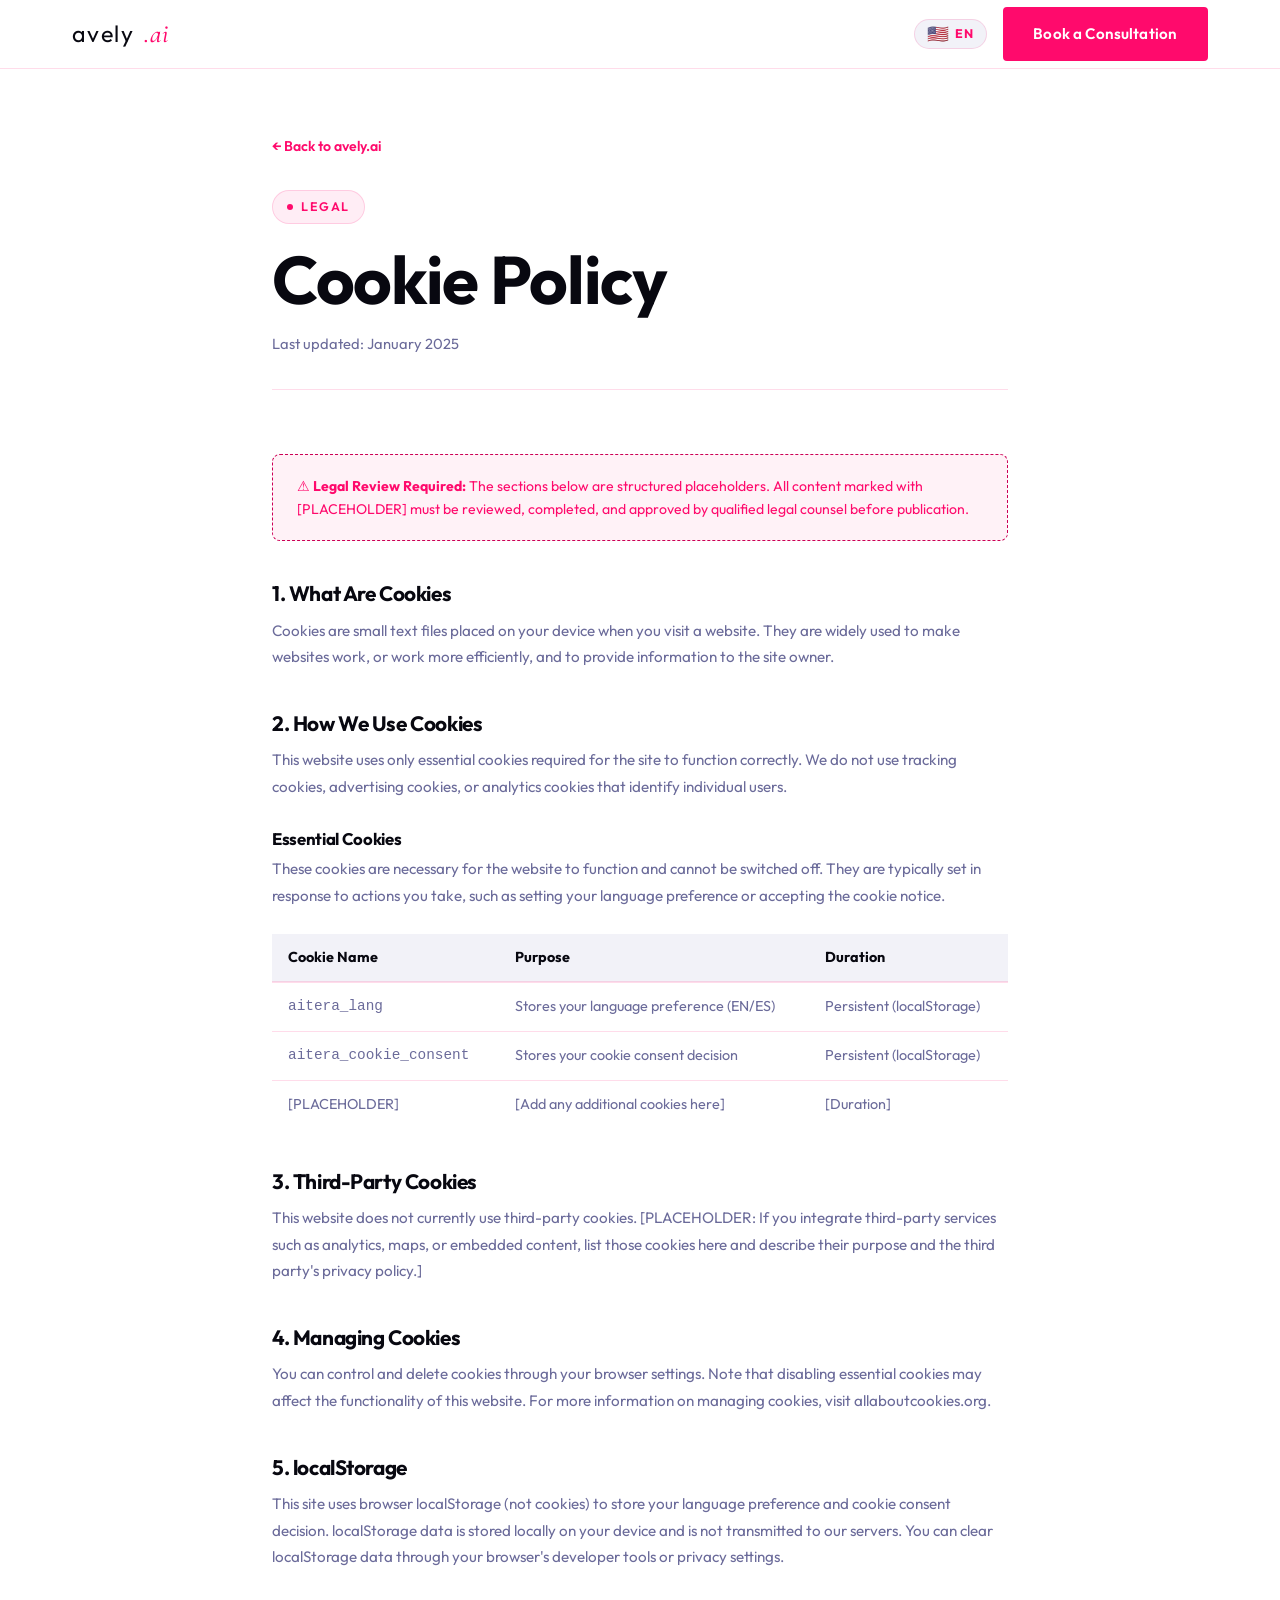
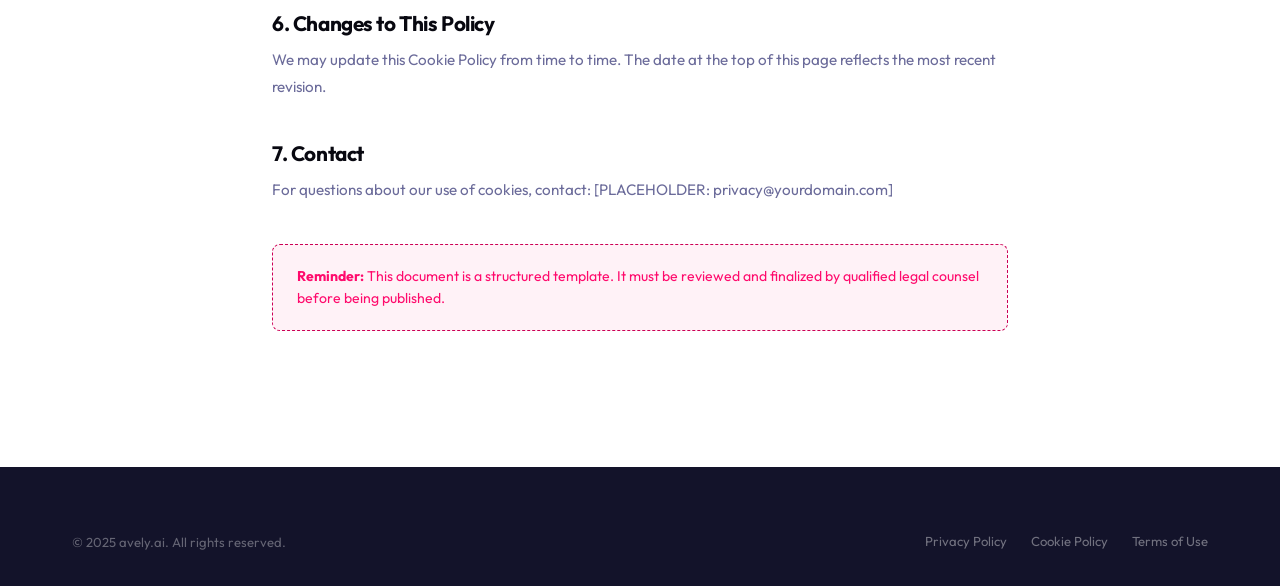
==== commit bf3a1ba7: "Add SVG favicon (hexagon icon on dark bg) to all pages" ====
--- a/cookie-policy.html
+++ b/cookie-policy.html
@@ -7,6 +7,7 @@
   <meta name="description" content="avely.ai Cookie Policy — how we use cookies on this website." />
   <meta name="robots" content="noindex, follow" />
   <link rel="canonical" href="https://yourdomain.com/cookie-policy.html" />
+  <link rel="icon" href="favicon.svg" type="image/svg+xml" />
   <link rel="preconnect" href="https://fonts.googleapis.com" />
   <link rel="preconnect" href="https://fonts.gstatic.com" crossorigin />
   <link href="https://fonts.googleapis.com/css2?family=Outfit:wght@300;400;500&family=Cormorant+Garamond:ital,wght@1,400;1,500;1,600&display=swap" rel="stylesheet" />
--- a/styles.css
+++ b/styles.css
@@ -260,8 +260,14 @@
   color: var(--graphite);
   flex-shrink: 0;
   display: inline-flex;
-  align-items: baseline;
-  gap: 0;
+  align-items: center;
+  gap: 10px;
+}
+
+/* Hexagon icon */
+.wm-icon {
+  flex-shrink: 0;
+  display: block;
 }
 
 /* .ai suffix uses Cormorant Garamond italic in brand fuchsia */
